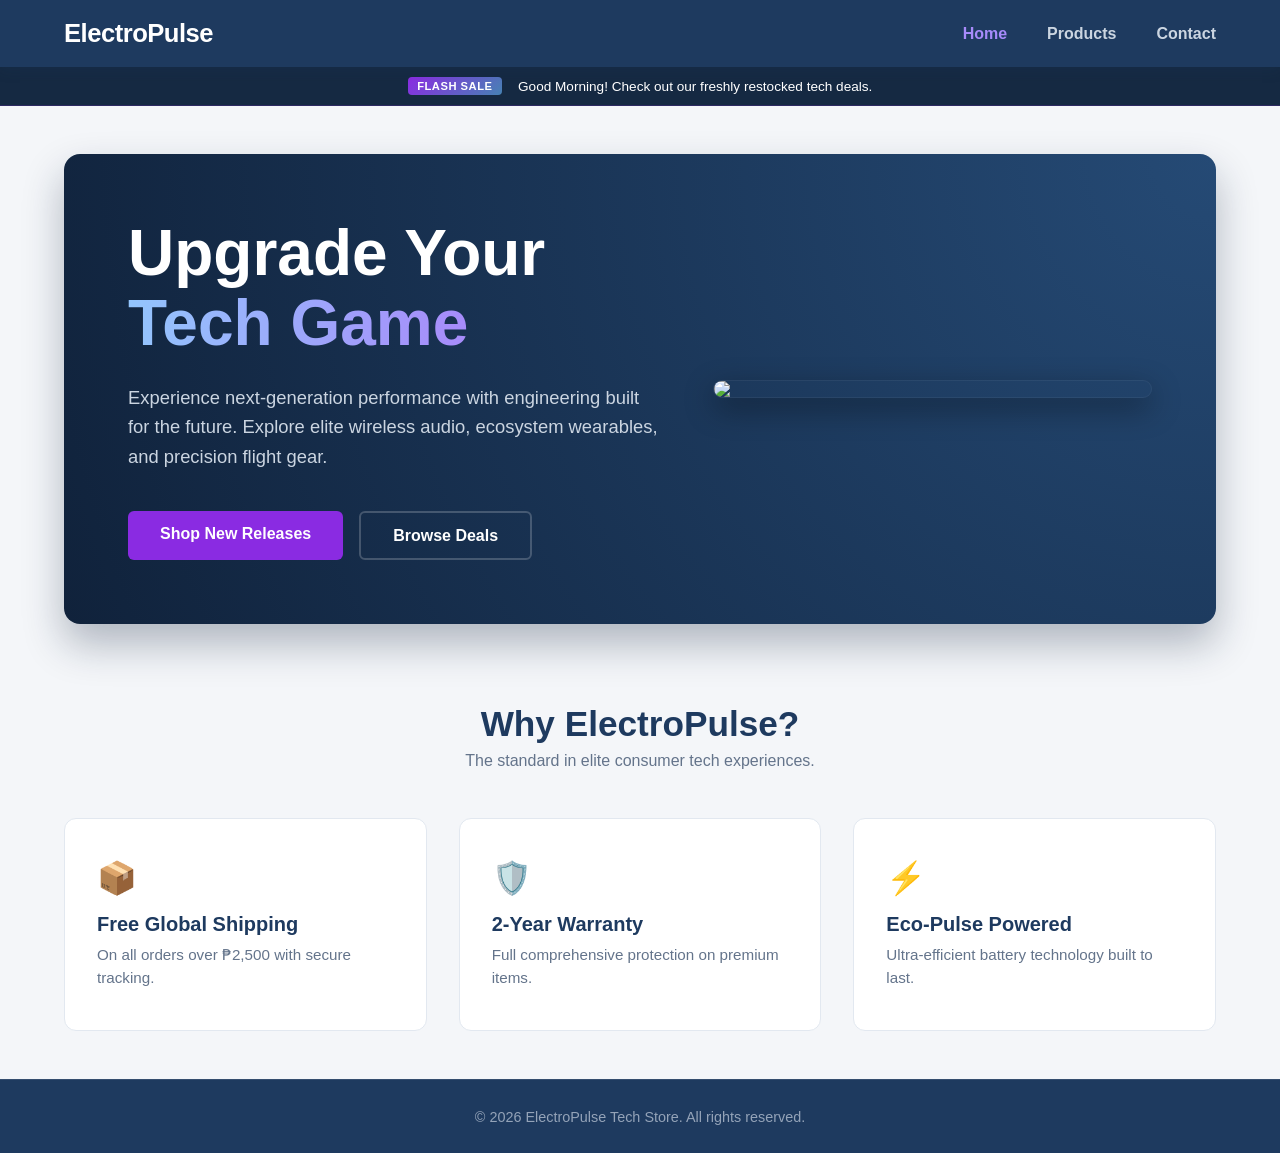
==== index.html @ 6f9c941d "Add files via upload" ====
<!DOCTYPE html>
<html lang="en">
<head>
    <meta charset="UTF-8">
    <meta name="viewport" content="width=device-width, initial-scale=1.0">
    <meta name="description" content="Welcome to ElectroPulse, your ultimate destination for cutting-edge gadgets, smartwatches, and premium audio tech. Discover next-gen innovations today.">
    <title>ElectroPulse | Next-Gen Gadgets & Premium Tech</title>
    <link rel="stylesheet" href="style.css">
</head>
<body>

    <header>
        <div class="logo">ElectroPulse</div>
        <button class="menu-toggle" id="menuToggle" aria-label="Toggle Navigation">☰</button>
        <nav id="navMenu">
            <ul>
                <li><a href="index.html" class="active">Home</a></li>
                <li><a href="about.html">Products</a></li>
                <li><a href="contact.html">Contact</a></li>
            </ul>
        </nav>
    </header>

    <div class="promo-banner" id="promoBanner">
        <span class="banner-badge">FLASH SALE</span>
        <p id="greeting">Loading exclusive tech offers...</p>
    </div>

    <main>
        <section class="hero-grid">
            <div class="hero-content">
                <h1>Upgrade Your<br><span class="text-gradient">Tech Game</span></h1>
                <p>Experience next-generation performance with engineering built for the future. Explore elite wireless audio, ecosystem wearables, and precision flight gear.</p>
                <div class="hero-actions">
                    <a href="about.html" class="btn">Shop New Releases</a>
                    <a href="about.html" class="btn btn-secondary">Browse Deals</a>
                </div>
            </div>
            
            <div class="hero-image-container">
                <img src="https://images.stockcake.com/public/a/0/a/a0a9f0a1-379c-4c13-b9b2-78bc9c3963a2_large/tech-gadget-array-stockcake.jpg" class="hero-img">
            </div>
        </section>

        <section class="highlights-section">
            <div class="section-header">
                <h2>Why ElectroPulse?</h2>
                <p>The standard in elite consumer tech experiences.</p>
            </div>
            <div class="highlights-grid">
                <div class="highlight-item">
                    <div class="icon">📦</div>
                    <h3>Free Global Shipping</h3>
                    <p>On all orders over ₱2,500 with secure tracking.</p>
                </div>
                <div class="highlight-item">
                    <div class="icon">🛡️</div>
                    <h3>2-Year Warranty</h3>
                    <p>Full comprehensive protection on premium items.</p>
                </div>
                <div class="highlight-item">
                    <div class="icon">⚡</div>
                    <h3>Eco-Pulse Powered</h3>
                    <p>Ultra-efficient battery technology built to last.</p>
                </div>
            </div>
        </section>
    </main>

    <footer>
        <p>&copy; 2026 ElectroPulse Tech Store. All rights reserved.</p>
    </footer>

    <script src="script.js"></script>
</body>
</html>
---- style.css ----
:root {
    --primary-dark: #1e3a5f;   
    --electric-neon: #a78bfa;  
    --accent-blue: #4682b4;    
    --accent-violet: #8a2be2;  
    --bg-light: #f4f6f9;       
    --text-dark: #0f172a;
    --white: #ffffff;
}

* {
    box-sizing: border-box;
    margin: 0;
    padding: 0;
    font-family: -apple-system, BlinkMacSystemFont, 'Segoe UI', Roboto, sans-serif;
}

body {
    display: flex;
    flex-direction: column;
    min-height: 100vh;
    color: var(--text-dark);
    background-color: var(--bg-light);
}

header {
    background-color: var(--primary-dark);
    color: var(--white);
    display: flex;
    justify-content: space-between;
    align-items: center;
    padding: 1.2rem 5%;
    position: relative;
    box-shadow: 0 4px 12px rgba(30, 58, 95, 0.15);
}

.logo {
    font-size: 1.6rem;
    font-weight: 800;
    letter-spacing: -0.5px;
}

nav ul {
    display: flex;
    list-style: none;
    gap: 2.5rem;
}

nav a {
    color: #cbd5e1;
    text-decoration: none;
    font-weight: 600;
    transition: color 0.2s ease;
}

nav a:hover, nav a.active {
    color: var(--electric-neon);
}

.menu-toggle {
    display: none;
    background: none;
    border: none;
    color: var(--white);
    font-size: 1.8rem;
    cursor: pointer;
}

main {
    flex: 1;
    padding: 3rem 5%;
}

.grid {
    display: grid;
    grid-template-columns: repeat(auto-fit, minmax(280px, 1fr));
    gap: 2rem;
    margin-top: 2rem;
}

.card {
    background: var(--white);
    padding: 2.5rem 2rem;
    border-radius: 12px;
    box-shadow: 0 4px 6px rgba(30, 58, 95, 0.05);
    border: 1px solid #e2e8f0;
    transition: transform 0.3s ease, box-shadow 0.3s ease;
    display: flex;
    flex-direction: column;
}

.card:hover {
    transform: translateY(-5px);
    box-shadow: 0 12px 20px rgba(30, 58, 95, 0.1);
}

.tag {
    align-self: center;
    background: #f5f3ff;
    color: var(--accent-violet);
    font-size: 0.75rem;
    font-weight: 700;
    text-transform: uppercase;
    padding: 0.25rem 0.75rem;
    border-radius: 9999px;
    margin-bottom: 1rem;
}

.product-img-wrapper {
    width: 100%;
    height: 180px;
    margin-bottom: 1.2rem;
    display: flex;
    align-items: center;
    justify-content: center;
    overflow: hidden;
    background-color: #f8fafc;
    border-radius: 6px;
}

.product-img {
    max-width: 100%;
    max-height: 100%;
    object-fit: contain;
    transition: transform 0.3s ease;
}

.card:hover .product-img {
    transform: scale(1.06);
}

.card h3 {
    margin-bottom: 0.75rem;
    font-size: 1.3rem;
}

.card p {
    color: #64748b;
    font-size: 0.95rem;
    line-height: 1.5;
    margin-bottom: 1.5rem;
    flex-grow: 1;
}

.price {
    font-size: 1.5rem;
    font-weight: 800;
    color: var(--primary-dark);
}

.form-section {
    max-width: 550px;
    margin: 0 auto;
    background: var(--white);
    padding: 2.5rem;
    border-radius: 12px;
    box-shadow: 0 10px 25px rgba(0,0,0,0.05);
}

.form-group {
    margin-bottom: 1.5rem;
}

.form-group label {
    display: block;
    margin-bottom: 0.5rem;
    font-weight: 600;
    font-size: 0.9rem;
}

.form-group input, .form-group textarea {
    width: 100%;
    padding: 0.85rem;
    border: 1px solid #cbd5e1;
    border-radius: 6px;
    background-color: #f8fafc;
    font-size: 1rem;
}

.form-group input:focus, .form-group textarea:focus {
    outline: 2px solid var(--accent-blue);
    background-color: var(--white);
}

.btn {
    display: inline-block;
    background-color: var(--accent-violet);
    color: var(--white);
    padding: 0.85rem 2rem;
    text-decoration: none;
    border: none;
    border-radius: 6px;
    cursor: pointer;
    font-size: 1rem;
    font-weight: 700;
    transition: background-color 0.2s ease;
}

.btn:hover {
    background-color: #6a1b9a; 
}

.feedback {
    margin-top: 1rem;
    font-weight: 600;
    text-align: center;
}

footer {
    background-color: var(--primary-dark);
    color: #94a3b8;
    text-align: center;
    padding: 1.8rem;
    font-size: 0.9rem;
    border-top: 1px solid rgba(255, 255, 255, 0.1);
}

@media (max-width: 768px) {
    .menu-toggle {
        display: block;
    }
    nav {
        display: none;
        width: 100%;
        position: absolute;
        top: 100%;
        left: 0;
        background-color: var(--primary-dark);
        padding: 1.5rem 0;
        z-index: 10;
    }
    nav.show {
        display: block;
    }
    nav ul {
        flex-direction: column;
        align-items: center;
        gap: 1.5rem;
    }
}


.promo-banner {
    background-color: #152942; 
    border-bottom: 1px solid rgba(138, 43, 226, 0.2);
    padding: 0.6rem 5%;
    display: flex;
    align-items: center;
    justify-content: center;
    gap: 1rem;
    color: var(--white);
    font-size: 0.85rem;
}

.banner-badge {
    background: linear-gradient(135deg, var(--accent-violet) 0%, var(--accent-blue) 100%);
    color: var(--white);
    font-size: 0.7rem;
    font-weight: 800;
    padding: 0.2rem 0.6rem;
    border-radius: 4px;
    letter-spacing: 0.5px;
}

.hero-grid {
    display: grid;
    grid-template-columns: 1.1fr 0.9fr;
    gap: 3rem;
    align-items: center;
    background: radial-gradient(circle at top right, #254a75 0%, #10223b 100%);
    color: var(--white);
    padding: 4rem;
    border-radius: 16px;
    box-shadow: 0 20px 40px rgba(16, 34, 59, 0.3);
}

.hero-content {
    text-align: left;
}

.hero-content h1 {
    font-size: 4rem;
    line-height: 1.1;
    margin-bottom: 1.5rem;
    font-weight: 800;
}

.text-gradient {
    background: linear-gradient(90deg, #93c5fd, var(--electric-neon));
    -webkit-background-clip: text;
    -webkit-text-fill-color: transparent;
}

.hero-content p {
    color: #cbd5e1;
    font-size: 1.15rem;
    line-height: 1.6;
    margin-bottom: 2.5rem;
}

.hero-actions {
    display: flex;
    gap: 1rem;
}

.btn-secondary {
    background-color: transparent;
    color: var(--white);
    border: 2px solid rgba(255, 255, 255, 0.2);
}

.btn-secondary:hover {
    background-color: rgba(255, 255, 255, 0.1);
    border-color: rgba(255, 255, 255, 0.3);
}

.hero-image-container {
    max-width: 100%;
    margin: 0;
    overflow: hidden;
    border-radius: 12px;
    box-shadow: 0 10px 30px rgba(0, 0, 0, 0.4);
    border: 1px solid rgba(255, 255, 255, 0.05);
}

.hero-img {
    width: 100%;
    height: auto;
    display: block;
    object-fit: cover;
}

.highlights-section {
    margin-top: 5rem;
    text-align: center;
}

.section-header {
    margin-bottom: 3rem;
}

.section-header h2 {
    font-size: 2.2rem;
    color: var(--primary-dark);
    font-weight: 800;
}

.section-header p {
    color: #64748b;
    margin-top: 0.5rem;
}

.highlights-grid {
    display: grid;
    grid-template-columns: repeat(auto-fit, minmax(250px, 1fr));
    gap: 2rem;
}

.highlight-item {
    background-color: var(--white);
    padding: 2.5rem 2rem;
    border-radius: 12px;
    border: 1px solid #e2e8f0;
    text-align: left;
    transition: transform 0.2s ease;
}

.highlight-item:hover {
    transform: translateY(-4px);
}

.highlight-item .icon {
    font-size: 2rem;
    margin-bottom: 1rem;
}

.highlight-item h3 {
    font-size: 1.25rem;
    color: var(--primary-dark);
    margin-bottom: 0.5rem;
}

.highlight-item p {
    color: #64748b;
    font-size: 0.95rem;
    line-height: 1.5;
}

.products-showcase {
    margin-top: 1rem;
}

.products-header {
    text-align: center;
    max-width: 700px;
    margin: 0 auto 4rem auto;
}

.section-badge {
    display: inline-block;
    background-color: #f3e8ff;
    color: var(--primary-dark);
    font-size: 0.8rem;
    font-weight: 700;
    text-transform: uppercase;
    padding: 0.35rem 1rem;
    border-radius: 9999px;
    margin-bottom: 1rem;
    letter-spacing: 0.5px;
    border: 1px solid rgba(30, 58, 95, 0.1);
}

.products-header h2 {
    font-size: 2.5rem;
    color: var(--primary-dark);
    font-weight: 800;
    line-height: 1.2;
    margin-bottom: 1rem;
}

.products-header p {
    color: #64748b;
    font-size: 1.1rem;
    line-height: 1.6;
}

.premium-card {
    border: 1px solid #e2e8f0;
    background-color: var(--white);
    padding: 1.5rem !important; 
    position: relative;
    overflow: hidden;
}

.card-tag-wrapper {
    display: flex;
    justify-content: space-between;
    align-items: center;
    width: 100%;
    margin-bottom: 1rem;
}

.premium-card .tag {
    margin-bottom: 0 !important; 
    font-weight: 700;
}

.tag-audio { background: #f0f9ff; color: #0369a1; }
.tag-wearables { background: #f5f3ff; color: var(--accent-violet); }
.tag-gear { background: #fff1f2; color: #be123c; }

.stock-status {
    font-size: 0.75rem;
    color: #64748b;
    font-weight: 600;
    background-color: #f1f5f9;
    padding: 0.2rem 0.5rem;
    border-radius: 4px;
}

.premium-card .product-img-wrapper {
    height: 220px; 
    background-color: #f8fafc;
    border-radius: 10px;
    margin-bottom: 1.5rem;
    border: 1px solid #f1f5f9;
}

.card-body {
    display: flex;
    flex-direction: column;
    flex-grow: 1;
}

.premium-card h3 {
    color: var(--text-dark);
    font-weight: 700;
    font-size: 1.4rem;
    margin-bottom: 0.5rem;
}

.premium-card p {
    font-size: 0.9rem;
    color: #475569;
    line-height: 1.5;
    margin-bottom: 1.25rem;
}

.specs-grid {
    display: flex;
    gap: 0.5rem;
    margin-bottom: 1.5rem;
    flex-wrap: wrap;
}

.specs-grid span {
    background-color: #f8fafc;
    border: 1px solid #e2e8f0;
    color: #475569;
    font-size: 0.75rem;
    font-weight: 600;
    padding: 0.3rem 0.6rem;
    border-radius: 6px;
}

.card-footer {
    display: flex;
    justify-content: space-between;
    align-items: center;
    margin-top: auto;
    padding-top: 1rem;
    border-top: 1px solid #f1f5f9;
}

.premium-card .price {
    font-size: 1.6rem;
    font-weight: 800;
    color: var(--primary-dark);
    letter-spacing: -0.5px;
}

.btn-icon {
    background-color: var(--accent-blue);
    border: none;
    width: 40px;
    height: 40px;
    border-radius: 50%;
    display: flex;
    align-items: center;
    justify-content: center;
    cursor: pointer;
    font-size: 1.1rem;
    transition: transform 0.2s ease, background-color 0.2s ease;
    box-shadow: 0 4px 10px rgba(138, 43, 226, 0.2);
}

.btn-icon:hover {
    transform: scale(1.1);
    background-color: #1c9d34; 
}

@media (max-width: 992px) {
    .hero-grid {
        grid-template-columns: 1fr;
        padding: 3rem 2rem;
        text-align: center;
        gap: 2.5rem;
    }
    .hero-content {
        text-align: center;
    }
    .hero-content h1 {
        font-size: 2.8rem;
    }
    .hero-actions {
        justify-content: center;
    }
}
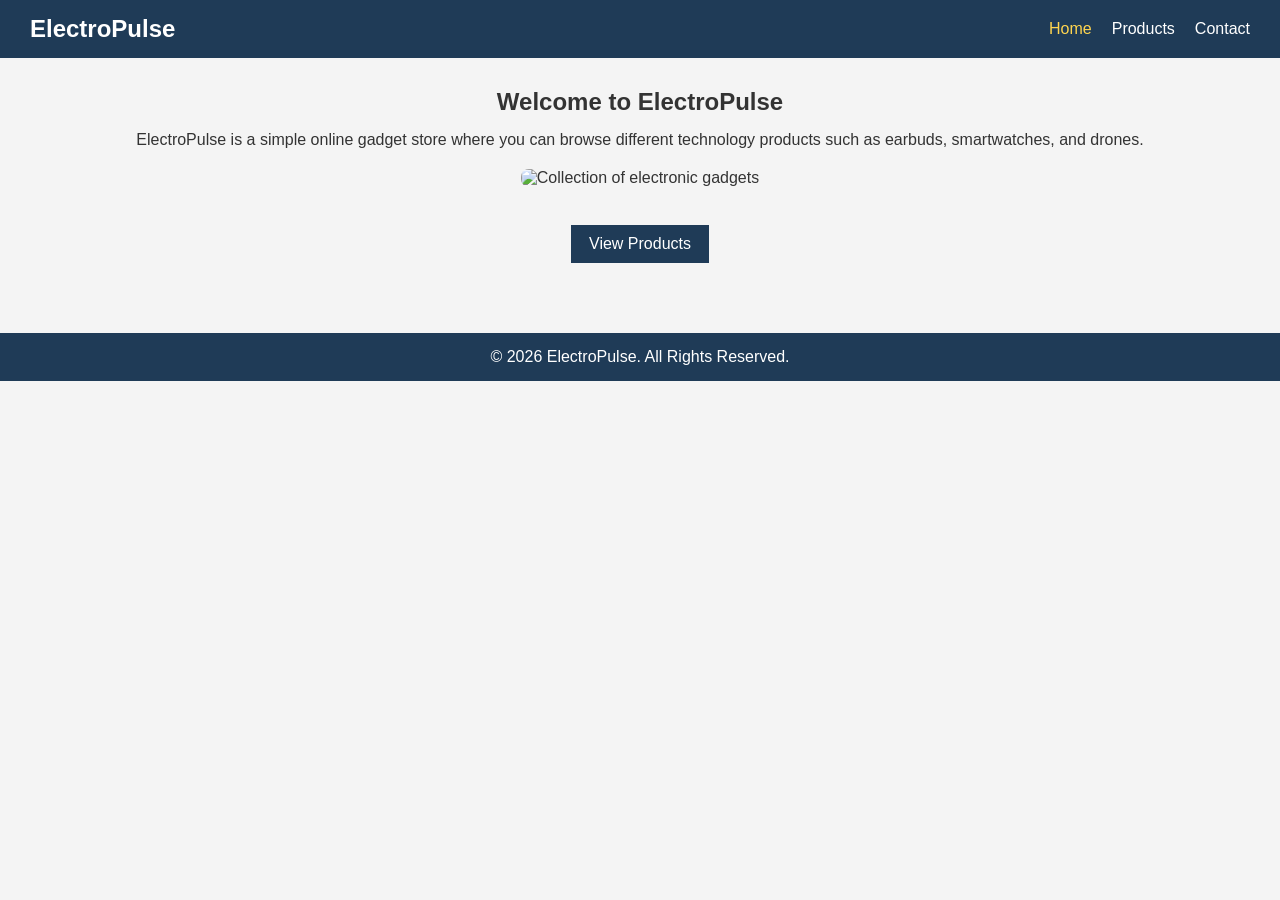
==== commit dce259e9: "Add files via upload" ====
--- a/index.html
+++ b/index.html
@@ -1,76 +1,58 @@
-<!DOCTYPE html>
-<html lang="en">
-<head>
-    <meta charset="UTF-8">
-    <meta name="viewport" content="width=device-width, initial-scale=1.0">
-    <meta name="description" content="Welcome to ElectroPulse, your ultimate destination for cutting-edge gadgets, smartwatches, and premium audio tech. Discover next-gen innovations today.">
-    <title>ElectroPulse | Next-Gen Gadgets & Premium Tech</title>
-    <link rel="stylesheet" href="style.css">
-</head>
-<body>
-
-    <header>
-        <div class="logo">ElectroPulse</div>
-        <button class="menu-toggle" id="menuToggle" aria-label="Toggle Navigation">☰</button>
-        <nav id="navMenu">
-            <ul>
-                <li><a href="index.html" class="active">Home</a></li>
-                <li><a href="about.html">Products</a></li>
-                <li><a href="contact.html">Contact</a></li>
-            </ul>
-        </nav>
-    </header>
-
-    <div class="promo-banner" id="promoBanner">
-        <span class="banner-badge">FLASH SALE</span>
-        <p id="greeting">Loading exclusive tech offers...</p>
-    </div>
-
-    <main>
-        <section class="hero-grid">
-            <div class="hero-content">
-                <h1>Upgrade Your<br><span class="text-gradient">Tech Game</span></h1>
-                <p>Experience next-generation performance with engineering built for the future. Explore elite wireless audio, ecosystem wearables, and precision flight gear.</p>
-                <div class="hero-actions">
-                    <a href="about.html" class="btn">Shop New Releases</a>
-                    <a href="about.html" class="btn btn-secondary">Browse Deals</a>
-                </div>
-            </div>
-            
-            <div class="hero-image-container">
-                <img src="https://images.stockcake.com/public/a/0/a/a0a9f0a1-379c-4c13-b9b2-78bc9c3963a2_large/tech-gadget-array-stockcake.jpg" class="hero-img">
-            </div>
-        </section>
-
-        <section class="highlights-section">
-            <div class="section-header">
-                <h2>Why ElectroPulse?</h2>
-                <p>The standard in elite consumer tech experiences.</p>
-            </div>
-            <div class="highlights-grid">
-                <div class="highlight-item">
-                    <div class="icon">📦</div>
-                    <h3>Free Global Shipping</h3>
-                    <p>On all orders over ₱2,500 with secure tracking.</p>
-                </div>
-                <div class="highlight-item">
-                    <div class="icon">🛡️</div>
-                    <h3>2-Year Warranty</h3>
-                    <p>Full comprehensive protection on premium items.</p>
-                </div>
-                <div class="highlight-item">
-                    <div class="icon">⚡</div>
-                    <h3>Eco-Pulse Powered</h3>
-                    <p>Ultra-efficient battery technology built to last.</p>
-                </div>
-            </div>
-        </section>
-    </main>
-
-    <footer>
-        <p>&copy; 2026 ElectroPulse Tech Store. All rights reserved.</p>
-    </footer>
-
-    <script src="script.js"></script>
-</body>
+<!DOCTYPE html>
+<html lang="en">
+<head>
+    <meta charset="UTF-8">
+    <meta name="viewport" content="width=device-width, initial-scale=1.0">
+    <meta name="description" content="ElectroPulse is a simple gadget store website.">
+    <title>ElectroPulse | Home</title>
+    <link rel="stylesheet" href="style.css">
+</head>
+<body>
+
+    <header>
+        <h1 class="logo">ElectroPulse</h1>
+
+        <button id="menuToggle" class="menu-toggle">☰</button>
+
+        <nav id="navMenu">
+            <ul>
+                <li><a href="index.html" class="active">Home</a></li>
+                <li><a href="about.html">Products</a></li>
+                <li><a href="contact.html">Contact</a></li>
+            </ul>
+        </nav>
+    </header>
+
+    <main>
+
+        <section class="hero">
+
+            <h2>Welcome to ElectroPulse</h2>
+
+            <p>
+                ElectroPulse is a simple online gadget store where you can
+                browse different technology products such as earbuds,
+                smartwatches, and drones.
+            </p>
+
+            <img
+                src="https://images.stockcake.com/public/a/0/a/a0a9f0a1-379c-4c13-b9b2-78bc9c3963a2_large/tech-gadget-array-stockcake.jpg"
+                alt="Collection of electronic gadgets"
+                class="hero-image">
+
+            <br><br>
+
+            <a href="about.html" class="btn">View Products</a>
+
+        </section>
+
+    </main>
+
+    <footer>
+        <p>&copy; 2026 ElectroPulse. All Rights Reserved.</p>
+    </footer>
+
+    <script src="script.js"></script>
+
+</body>
 </html>
--- a/style.css
+++ b/style.css
@@ -1,558 +1,190 @@
-:root {
-    --primary-dark: #1e3a5f;   
-    --electric-neon: #a78bfa;  
-    --accent-blue: #4682b4;    
-    --accent-violet: #8a2be2;  
-    --bg-light: #f4f6f9;       
-    --text-dark: #0f172a;
-    --white: #ffffff;
-}
-
-* {
-    box-sizing: border-box;
-    margin: 0;
-    padding: 0;
-    font-family: -apple-system, BlinkMacSystemFont, 'Segoe UI', Roboto, sans-serif;
-}
-
-body {
-    display: flex;
-    flex-direction: column;
-    min-height: 100vh;
-    color: var(--text-dark);
-    background-color: var(--bg-light);
-}
-
-header {
-    background-color: var(--primary-dark);
-    color: var(--white);
-    display: flex;
-    justify-content: space-between;
-    align-items: center;
-    padding: 1.2rem 5%;
-    position: relative;
-    box-shadow: 0 4px 12px rgba(30, 58, 95, 0.15);
-}
-
-.logo {
-    font-size: 1.6rem;
-    font-weight: 800;
-    letter-spacing: -0.5px;
-}
-
-nav ul {
-    display: flex;
-    list-style: none;
-    gap: 2.5rem;
-}
-
-nav a {
-    color: #cbd5e1;
-    text-decoration: none;
-    font-weight: 600;
-    transition: color 0.2s ease;
-}
-
-nav a:hover, nav a.active {
-    color: var(--electric-neon);
-}
-
-.menu-toggle {
-    display: none;
-    background: none;
-    border: none;
-    color: var(--white);
-    font-size: 1.8rem;
-    cursor: pointer;
-}
-
-main {
-    flex: 1;
-    padding: 3rem 5%;
-}
-
-.grid {
-    display: grid;
-    grid-template-columns: repeat(auto-fit, minmax(280px, 1fr));
-    gap: 2rem;
-    margin-top: 2rem;
-}
-
-.card {
-    background: var(--white);
-    padding: 2.5rem 2rem;
-    border-radius: 12px;
-    box-shadow: 0 4px 6px rgba(30, 58, 95, 0.05);
-    border: 1px solid #e2e8f0;
-    transition: transform 0.3s ease, box-shadow 0.3s ease;
-    display: flex;
-    flex-direction: column;
-}
-
-.card:hover {
-    transform: translateY(-5px);
-    box-shadow: 0 12px 20px rgba(30, 58, 95, 0.1);
-}
-
-.tag {
-    align-self: center;
-    background: #f5f3ff;
-    color: var(--accent-violet);
-    font-size: 0.75rem;
-    font-weight: 700;
-    text-transform: uppercase;
-    padding: 0.25rem 0.75rem;
-    border-radius: 9999px;
-    margin-bottom: 1rem;
-}
-
-.product-img-wrapper {
-    width: 100%;
-    height: 180px;
-    margin-bottom: 1.2rem;
-    display: flex;
-    align-items: center;
-    justify-content: center;
-    overflow: hidden;
-    background-color: #f8fafc;
-    border-radius: 6px;
-}
-
-.product-img {
-    max-width: 100%;
-    max-height: 100%;
-    object-fit: contain;
-    transition: transform 0.3s ease;
-}
-
-.card:hover .product-img {
-    transform: scale(1.06);
-}
-
-.card h3 {
-    margin-bottom: 0.75rem;
-    font-size: 1.3rem;
-}
-
-.card p {
-    color: #64748b;
-    font-size: 0.95rem;
-    line-height: 1.5;
-    margin-bottom: 1.5rem;
-    flex-grow: 1;
-}
-
-.price {
-    font-size: 1.5rem;
-    font-weight: 800;
-    color: var(--primary-dark);
-}
-
-.form-section {
-    max-width: 550px;
-    margin: 0 auto;
-    background: var(--white);
-    padding: 2.5rem;
-    border-radius: 12px;
-    box-shadow: 0 10px 25px rgba(0,0,0,0.05);
-}
-
-.form-group {
-    margin-bottom: 1.5rem;
-}
-
-.form-group label {
-    display: block;
-    margin-bottom: 0.5rem;
-    font-weight: 600;
-    font-size: 0.9rem;
-}
-
-.form-group input, .form-group textarea {
-    width: 100%;
-    padding: 0.85rem;
-    border: 1px solid #cbd5e1;
-    border-radius: 6px;
-    background-color: #f8fafc;
-    font-size: 1rem;
-}
-
-.form-group input:focus, .form-group textarea:focus {
-    outline: 2px solid var(--accent-blue);
-    background-color: var(--white);
-}
-
-.btn {
-    display: inline-block;
-    background-color: var(--accent-violet);
-    color: var(--white);
-    padding: 0.85rem 2rem;
-    text-decoration: none;
-    border: none;
-    border-radius: 6px;
-    cursor: pointer;
-    font-size: 1rem;
-    font-weight: 700;
-    transition: background-color 0.2s ease;
-}
-
-.btn:hover {
-    background-color: #6a1b9a; 
-}
-
-.feedback {
-    margin-top: 1rem;
-    font-weight: 600;
-    text-align: center;
-}
-
-footer {
-    background-color: var(--primary-dark);
-    color: #94a3b8;
-    text-align: center;
-    padding: 1.8rem;
-    font-size: 0.9rem;
-    border-top: 1px solid rgba(255, 255, 255, 0.1);
-}
-
-@media (max-width: 768px) {
-    .menu-toggle {
-        display: block;
-    }
-    nav {
-        display: none;
-        width: 100%;
-        position: absolute;
-        top: 100%;
-        left: 0;
-        background-color: var(--primary-dark);
-        padding: 1.5rem 0;
-        z-index: 10;
-    }
-    nav.show {
-        display: block;
-    }
-    nav ul {
-        flex-direction: column;
-        align-items: center;
-        gap: 1.5rem;
-    }
-}
-
-
-.promo-banner {
-    background-color: #152942; 
-    border-bottom: 1px solid rgba(138, 43, 226, 0.2);
-    padding: 0.6rem 5%;
-    display: flex;
-    align-items: center;
-    justify-content: center;
-    gap: 1rem;
-    color: var(--white);
-    font-size: 0.85rem;
-}
-
-.banner-badge {
-    background: linear-gradient(135deg, var(--accent-violet) 0%, var(--accent-blue) 100%);
-    color: var(--white);
-    font-size: 0.7rem;
-    font-weight: 800;
-    padding: 0.2rem 0.6rem;
-    border-radius: 4px;
-    letter-spacing: 0.5px;
-}
-
-.hero-grid {
-    display: grid;
-    grid-template-columns: 1.1fr 0.9fr;
-    gap: 3rem;
-    align-items: center;
-    background: radial-gradient(circle at top right, #254a75 0%, #10223b 100%);
-    color: var(--white);
-    padding: 4rem;
-    border-radius: 16px;
-    box-shadow: 0 20px 40px rgba(16, 34, 59, 0.3);
-}
-
-.hero-content {
-    text-align: left;
-}
-
-.hero-content h1 {
-    font-size: 4rem;
-    line-height: 1.1;
-    margin-bottom: 1.5rem;
-    font-weight: 800;
-}
-
-.text-gradient {
-    background: linear-gradient(90deg, #93c5fd, var(--electric-neon));
-    -webkit-background-clip: text;
-    -webkit-text-fill-color: transparent;
-}
-
-.hero-content p {
-    color: #cbd5e1;
-    font-size: 1.15rem;
-    line-height: 1.6;
-    margin-bottom: 2.5rem;
-}
-
-.hero-actions {
-    display: flex;
-    gap: 1rem;
-}
-
-.btn-secondary {
-    background-color: transparent;
-    color: var(--white);
-    border: 2px solid rgba(255, 255, 255, 0.2);
-}
-
-.btn-secondary:hover {
-    background-color: rgba(255, 255, 255, 0.1);
-    border-color: rgba(255, 255, 255, 0.3);
-}
-
-.hero-image-container {
-    max-width: 100%;
-    margin: 0;
-    overflow: hidden;
-    border-radius: 12px;
-    box-shadow: 0 10px 30px rgba(0, 0, 0, 0.4);
-    border: 1px solid rgba(255, 255, 255, 0.05);
-}
-
-.hero-img {
-    width: 100%;
-    height: auto;
-    display: block;
-    object-fit: cover;
-}
-
-.highlights-section {
-    margin-top: 5rem;
-    text-align: center;
-}
-
-.section-header {
-    margin-bottom: 3rem;
-}
-
-.section-header h2 {
-    font-size: 2.2rem;
-    color: var(--primary-dark);
-    font-weight: 800;
-}
-
-.section-header p {
-    color: #64748b;
-    margin-top: 0.5rem;
-}
-
-.highlights-grid {
-    display: grid;
-    grid-template-columns: repeat(auto-fit, minmax(250px, 1fr));
-    gap: 2rem;
-}
-
-.highlight-item {
-    background-color: var(--white);
-    padding: 2.5rem 2rem;
-    border-radius: 12px;
-    border: 1px solid #e2e8f0;
-    text-align: left;
-    transition: transform 0.2s ease;
-}
-
-.highlight-item:hover {
-    transform: translateY(-4px);
-}
-
-.highlight-item .icon {
-    font-size: 2rem;
-    margin-bottom: 1rem;
-}
-
-.highlight-item h3 {
-    font-size: 1.25rem;
-    color: var(--primary-dark);
-    margin-bottom: 0.5rem;
-}
-
-.highlight-item p {
-    color: #64748b;
-    font-size: 0.95rem;
-    line-height: 1.5;
-}
-
-.products-showcase {
-    margin-top: 1rem;
-}
-
-.products-header {
-    text-align: center;
-    max-width: 700px;
-    margin: 0 auto 4rem auto;
-}
-
-.section-badge {
-    display: inline-block;
-    background-color: #f3e8ff;
-    color: var(--primary-dark);
-    font-size: 0.8rem;
-    font-weight: 700;
-    text-transform: uppercase;
-    padding: 0.35rem 1rem;
-    border-radius: 9999px;
-    margin-bottom: 1rem;
-    letter-spacing: 0.5px;
-    border: 1px solid rgba(30, 58, 95, 0.1);
-}
-
-.products-header h2 {
-    font-size: 2.5rem;
-    color: var(--primary-dark);
-    font-weight: 800;
-    line-height: 1.2;
-    margin-bottom: 1rem;
-}
-
-.products-header p {
-    color: #64748b;
-    font-size: 1.1rem;
-    line-height: 1.6;
-}
-
-.premium-card {
-    border: 1px solid #e2e8f0;
-    background-color: var(--white);
-    padding: 1.5rem !important; 
-    position: relative;
-    overflow: hidden;
-}
-
-.card-tag-wrapper {
-    display: flex;
-    justify-content: space-between;
-    align-items: center;
-    width: 100%;
-    margin-bottom: 1rem;
-}
-
-.premium-card .tag {
-    margin-bottom: 0 !important; 
-    font-weight: 700;
-}
-
-.tag-audio { background: #f0f9ff; color: #0369a1; }
-.tag-wearables { background: #f5f3ff; color: var(--accent-violet); }
-.tag-gear { background: #fff1f2; color: #be123c; }
-
-.stock-status {
-    font-size: 0.75rem;
-    color: #64748b;
-    font-weight: 600;
-    background-color: #f1f5f9;
-    padding: 0.2rem 0.5rem;
-    border-radius: 4px;
-}
-
-.premium-card .product-img-wrapper {
-    height: 220px; 
-    background-color: #f8fafc;
-    border-radius: 10px;
-    margin-bottom: 1.5rem;
-    border: 1px solid #f1f5f9;
-}
-
-.card-body {
-    display: flex;
-    flex-direction: column;
-    flex-grow: 1;
-}
-
-.premium-card h3 {
-    color: var(--text-dark);
-    font-weight: 700;
-    font-size: 1.4rem;
-    margin-bottom: 0.5rem;
-}
-
-.premium-card p {
-    font-size: 0.9rem;
-    color: #475569;
-    line-height: 1.5;
-    margin-bottom: 1.25rem;
-}
-
-.specs-grid {
-    display: flex;
-    gap: 0.5rem;
-    margin-bottom: 1.5rem;
-    flex-wrap: wrap;
-}
-
-.specs-grid span {
-    background-color: #f8fafc;
-    border: 1px solid #e2e8f0;
-    color: #475569;
-    font-size: 0.75rem;
-    font-weight: 600;
-    padding: 0.3rem 0.6rem;
-    border-radius: 6px;
-}
-
-.card-footer {
-    display: flex;
-    justify-content: space-between;
-    align-items: center;
-    margin-top: auto;
-    padding-top: 1rem;
-    border-top: 1px solid #f1f5f9;
-}
-
-.premium-card .price {
-    font-size: 1.6rem;
-    font-weight: 800;
-    color: var(--primary-dark);
-    letter-spacing: -0.5px;
-}
-
-.btn-icon {
-    background-color: var(--accent-blue);
-    border: none;
-    width: 40px;
-    height: 40px;
-    border-radius: 50%;
-    display: flex;
-    align-items: center;
-    justify-content: center;
-    cursor: pointer;
-    font-size: 1.1rem;
-    transition: transform 0.2s ease, background-color 0.2s ease;
-    box-shadow: 0 4px 10px rgba(138, 43, 226, 0.2);
-}
-
-.btn-icon:hover {
-    transform: scale(1.1);
-    background-color: #1c9d34; 
-}
-
-@media (max-width: 992px) {
-    .hero-grid {
-        grid-template-columns: 1fr;
-        padding: 3rem 2rem;
-        text-align: center;
-        gap: 2.5rem;
-    }
-    .hero-content {
-        text-align: center;
-    }
-    .hero-content h1 {
-        font-size: 2.8rem;
-    }
-    .hero-actions {
-        justify-content: center;
-    }
-}+* {
+    margin: 0;
+    padding: 0;
+    box-sizing: border-box;
+}
+
+body {
+    font-family: Arial, sans-serif;
+    background-color: #f4f4f4;
+    color: #333;
+}
+
+header {
+    background-color: #1f3b57;
+    color: white;
+    padding: 15px 30px;
+    display: flex;
+    justify-content: space-between;
+    align-items: center;
+}
+
+.logo {
+    font-size: 24px;
+}
+
+nav ul {
+    display: flex;
+    list-style: none;
+}
+
+nav ul li {
+    margin-left: 20px;
+}
+
+nav a {
+    text-decoration: none;
+    color: white;
+}
+
+nav a:hover,
+nav a.active {
+    color: #ffd54f;
+}
+
+.menu-toggle {
+    display: none;
+    background: none;
+    border: none;
+    color: white;
+    font-size: 24px;
+    cursor: pointer;
+}
+
+main {
+    padding: 30px;
+}
+
+.hero {
+    text-align: center;
+}
+
+.hero h2 {
+    margin-bottom: 15px;
+}
+
+.hero p {
+    margin-bottom: 20px;
+}
+
+.hero-image {
+    width: 100%;
+    max-width: 600px;
+    border-radius: 8px;
+}
+
+.btn {
+    display: inline-block;
+    margin-top: 20px;
+    padding: 10px 18px;
+    background-color: #1f3b57;
+    color: white;
+    text-decoration: none;
+    border: none;
+    cursor: pointer;
+}
+
+.btn:hover {
+    background-color: #294d73;
+}
+
+.products {
+    text-align: center;
+}
+
+.product-container {
+    display: flex;
+    justify-content: center;
+    gap: 20px;
+    margin-top: 25px;
+    flex-wrap: wrap;
+}
+
+.card {
+    background: white;
+    width: 260px;
+    padding: 15px;
+    border: 1px solid #ccc;
+}
+
+.card img {
+    width: 100%;
+    height: 180px;
+    object-fit: contain;
+}
+
+.card h3 {
+    margin: 10px 0;
+}
+
+.price {
+    font-weight: bold;
+    margin-top: 10px;
+}
+
+.contact {
+    max-width: 500px;
+    margin: auto;
+}
+
+.form-group {
+    margin-bottom: 15px;
+}
+
+label {
+    display: block;
+    margin-bottom: 5px;
+}
+
+input,
+textarea {
+    width: 100%;
+    padding: 10px;
+}
+
+#formFeedback {
+    margin-top: 15px;
+    font-weight: bold;
+}
+
+footer {
+    margin-top: 40px;
+    padding: 15px;
+    background-color: #1f3b57;
+    color: white;
+    text-align: center;
+}
+
+@media (max-width: 768px) {
+
+    .menu-toggle {
+        display: block;
+    }
+
+    nav {
+        display: none;
+        position: absolute;
+        top: 65px;
+        left: 0;
+        width: 100%;
+        background-color: #1f3b57;
+    }
+
+    nav.show {
+        display: block;
+    }
+
+    nav ul {
+        flex-direction: column;
+        text-align: center;
+    }
+
+    nav ul li {
+        margin: 15px 0;
+    }
+
+    header {
+        position: relative;
+    }
+}
+```
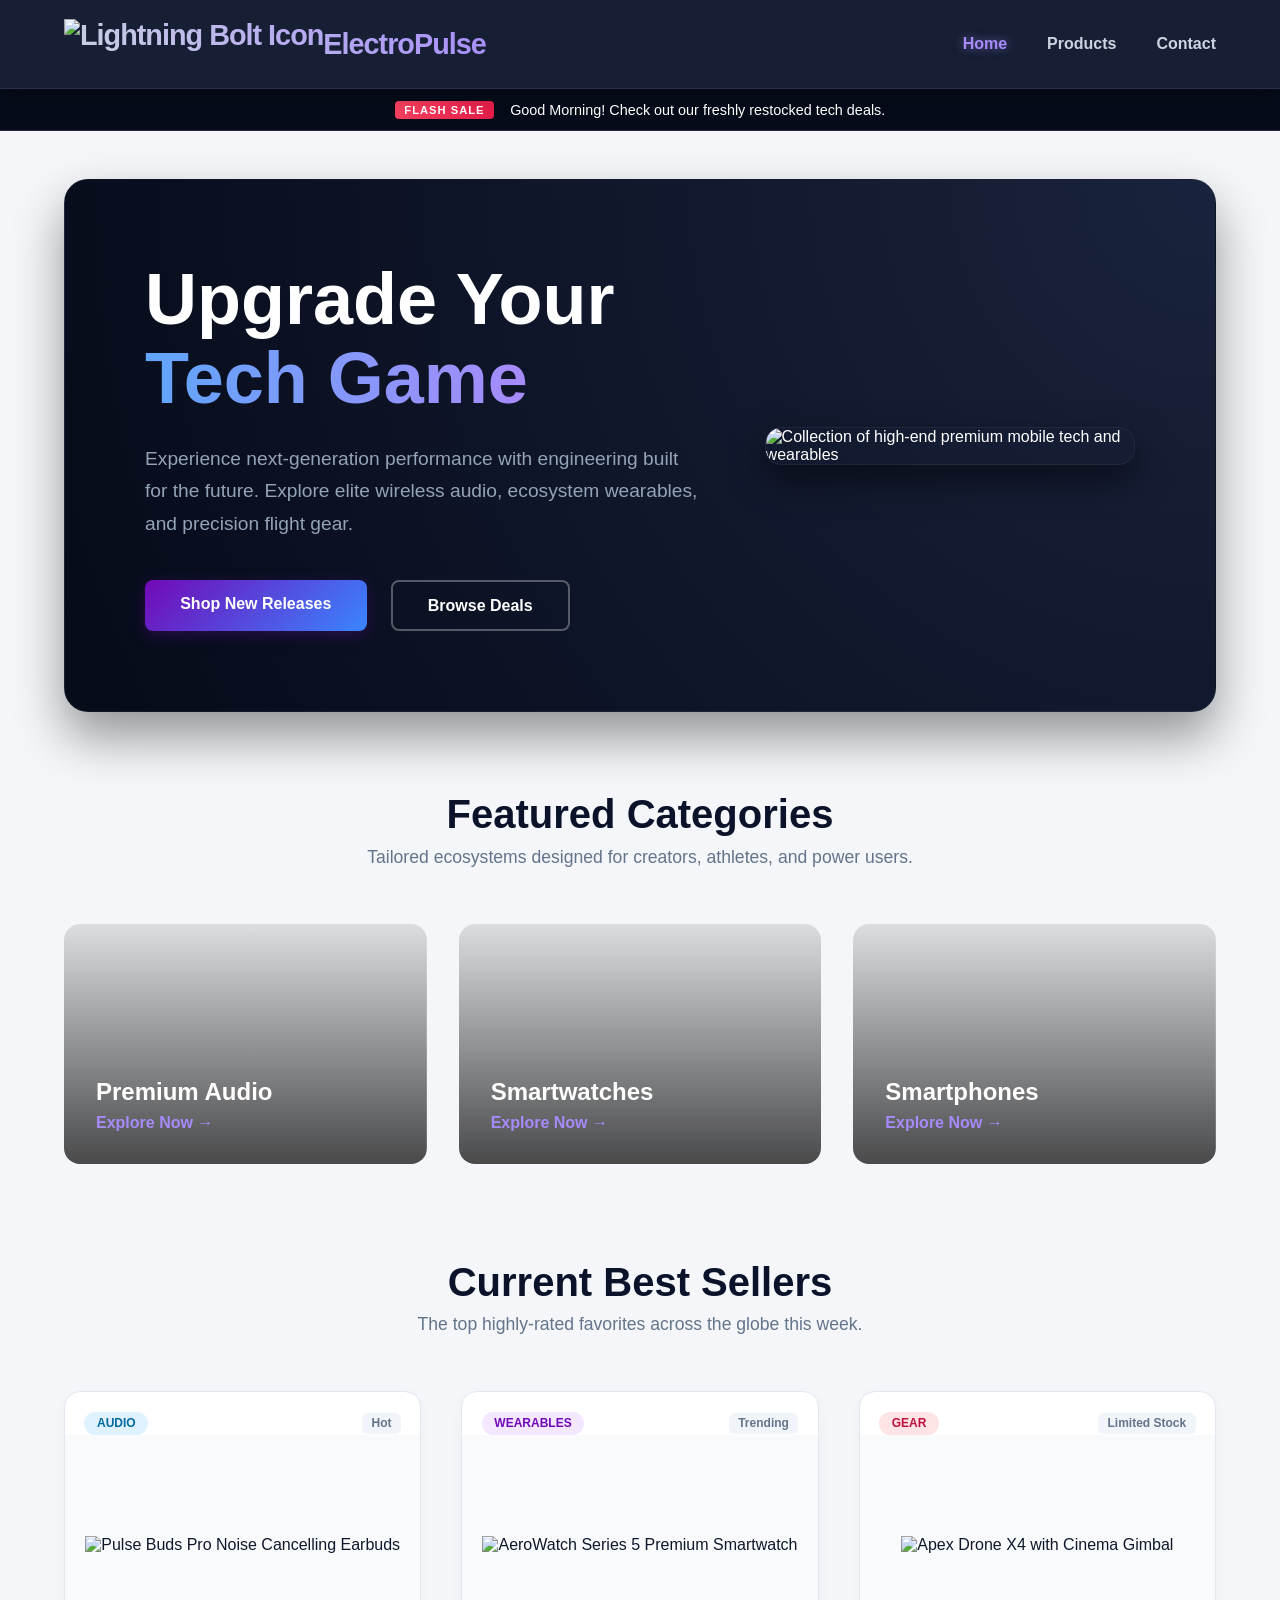
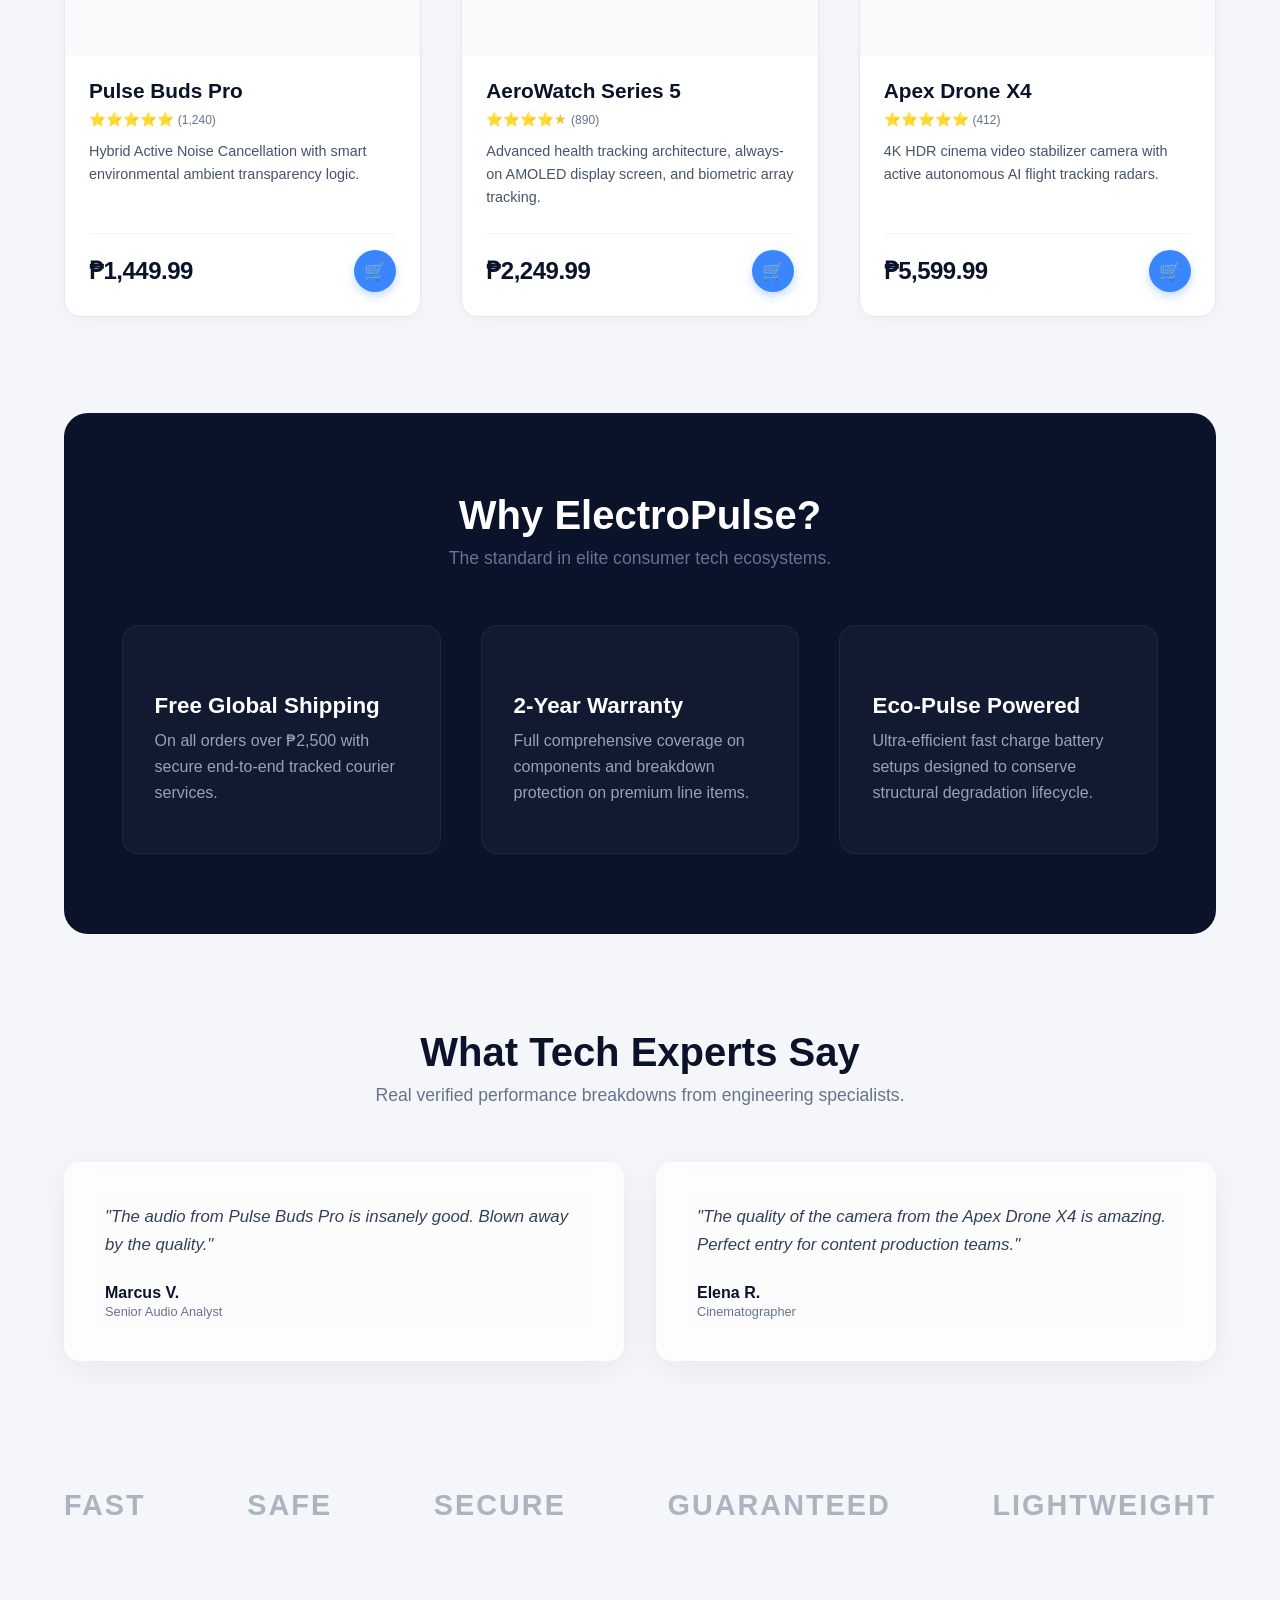
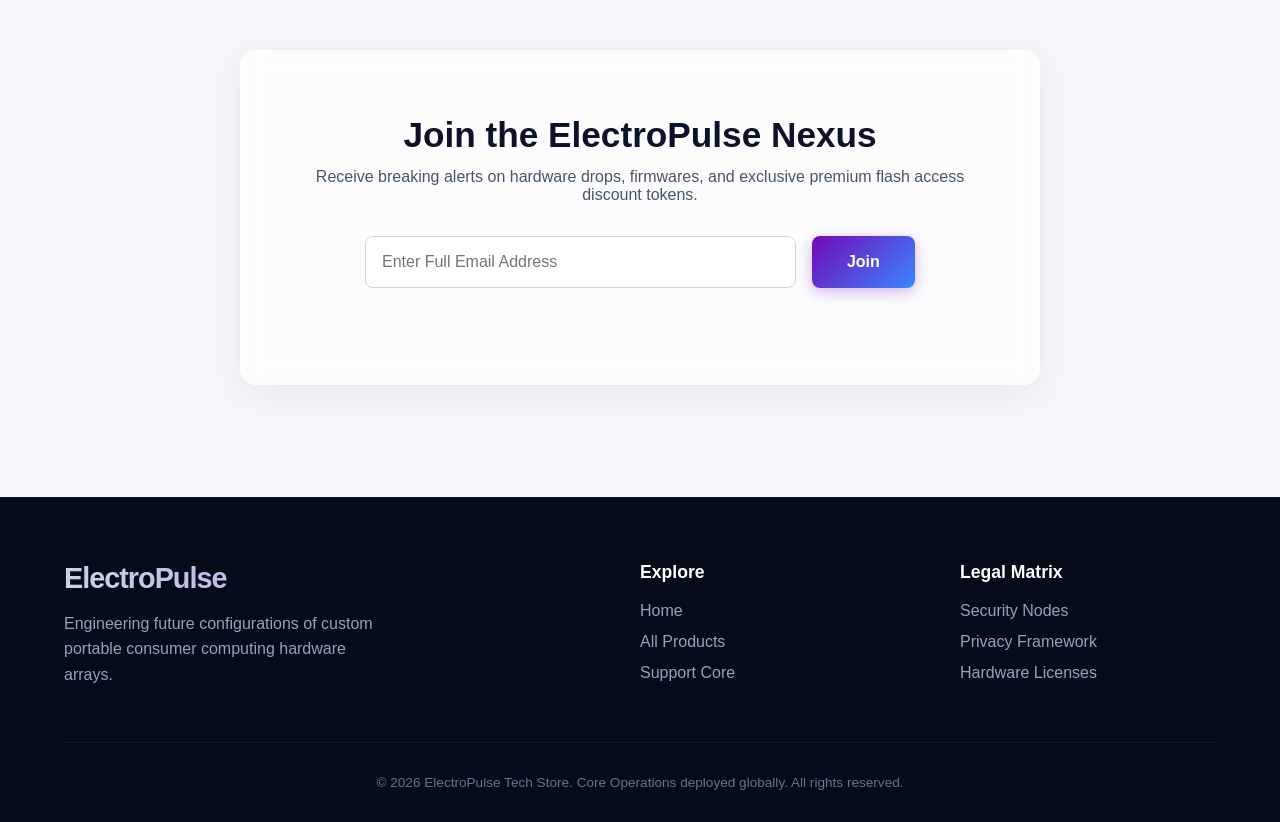
==== commit e300ce27: "Add files via upload" ====
--- a/index.html
+++ b/index.html
@@ -1,58 +1,230 @@
-<!DOCTYPE html>
-<html lang="en">
-<head>
-    <meta charset="UTF-8">
-    <meta name="viewport" content="width=device-width, initial-scale=1.0">
-    <meta name="description" content="ElectroPulse is a simple gadget store website.">
-    <title>ElectroPulse | Home</title>
-    <link rel="stylesheet" href="style.css">
-</head>
-<body>
-
-    <header>
-        <h1 class="logo">ElectroPulse</h1>
-
-        <button id="menuToggle" class="menu-toggle">☰</button>
-
-        <nav id="navMenu">
-            <ul>
-                <li><a href="index.html" class="active">Home</a></li>
-                <li><a href="about.html">Products</a></li>
-                <li><a href="contact.html">Contact</a></li>
-            </ul>
-        </nav>
-    </header>
-
-    <main>
-
-        <section class="hero">
-
-            <h2>Welcome to ElectroPulse</h2>
-
-            <p>
-                ElectroPulse is a simple online gadget store where you can
-                browse different technology products such as earbuds,
-                smartwatches, and drones.
-            </p>
-
-            <img
-                src="https://images.stockcake.com/public/a/0/a/a0a9f0a1-379c-4c13-b9b2-78bc9c3963a2_large/tech-gadget-array-stockcake.jpg"
-                alt="Collection of electronic gadgets"
-                class="hero-image">
-
-            <br><br>
-
-            <a href="about.html" class="btn">View Products</a>
-
-        </section>
-
-    </main>
-
-    <footer>
-        <p>&copy; 2026 ElectroPulse. All Rights Reserved.</p>
-    </footer>
-
-    <script src="script.js"></script>
-
-</body>
+<!DOCTYPE html>
+<html lang="en">
+<head>
+    <meta charset="UTF-8">
+    <meta name="viewport" content="width=device-width, initial-scale=1.0">
+    <meta name="description" content="Welcome to ElectroPulse, your premium ecosystem for next-gen consumer electronics. Explore 4K drones, premium audio setups, gaming gear, and luxury smartwatches.">
+    <title>ElectroPulse | Next-Gen Gadgets & Premium Tech Store</title>
+    <link rel="stylesheet" href="style.css">
+</head>
+<body>
+
+    <button id="backToTop" aria-label="Scroll back to top">↑</button>
+
+    <header>
+        <div class="logo">
+        <img src="https://img.magnific.com/free-psd/3d-rendered-energy-symbol-purple-circle_84443-56166.jpg?semt=ais_hybrid&w=740&q=80" alt="Lightning Bolt Icon" class="logo-icon">ElectroPulse
+    </div>
+        <button class="menu-toggle" id="menuToggle" aria-label="Toggle Navigation">☰</button>
+        <nav id="navMenu">
+            <ul>
+                <li><a href="index.html" class="active">Home</a></li>
+                <li><a href="about.html">Products</a></li>
+                <li><a href="contact.html">Contact</a></li>
+            </ul>
+        </nav>
+    </header>
+
+    <div class="promo-banner" id="promoBanner">
+        <span class="banner-badge">FLASH SALE</span>
+        <p id="greeting">Loading exclusive tech offers...</p>
+    </div>
+
+    <main>
+        <section class="hero-grid fade-in">
+            <div class="hero-content">
+                <h1>Upgrade Your<br><span class="text-gradient">Tech Game</span></h1>
+                <p>Experience next-generation performance with engineering built for the future. Explore elite wireless audio, ecosystem wearables, and precision flight gear.</p>
+                <div class="hero-actions">
+                    <a href="about.html" class="btn">Shop New Releases</a>
+                    <a href="about.html" class="btn btn-secondary">Browse Deals</a>
+                </div>
+            </div>
+            <div class="hero-image-container">
+                <img src="https://images.stockcake.com/public/a/0/a/a0a9f0a1-379c-4c13-b9b2-78bc9c3963a2_large/tech-gadget-array-stockcake.jpg" alt="Collection of high-end premium mobile tech and wearables" class="hero-img">
+            </div>
+        </section>
+
+        <section class="home-section fade-in">
+            <div class="section-header">
+                <h2>Featured Categories</h2>
+                <p>Tailored ecosystems designed for creators, athletes, and power users.</p>
+            </div>
+            <div class="categories-grid">
+                <div class="category-card" style="background-image: linear-gradient(to bottom, rgba(0,0,0,0.1), rgba(0,0,0,0.7)), url('https://images.unsplash.com/photo-1505740420928-5e560c06d30e?q=80&w=400');">
+                    <h3>Premium Audio</h3>
+                    <a href="about.html" class="cat-link">Explore Now →</a>
+                </div>
+                <div class="category-card" style="background-image: linear-gradient(to bottom, rgba(0,0,0,0.1), rgba(0,0,0,0.7)), url('https://images.unsplash.com/photo-1523275335684-37898b6baf30?q=80&w=400');">
+                    <h3>Smartwatches</h3>
+                    <a href="about.html" class="cat-link">Explore Now →</a>
+                </div>
+                <div class="category-card" style="background-image: linear-gradient(to bottom, rgba(0,0,0,0.1), rgba(0,0,0,0.7)), url('https://images.unsplash.com/photo-1511707171634-5f897ff02aa9?q=80&w=400');">
+                    <h3>Smartphones</h3>
+                    <a href="about.html" class="cat-link">Explore Now →</a>
+                </div>
+            </div>
+        </section>
+
+        <section class="home-section fade-in">
+            <div class="section-header">
+                <h2>Current Best Sellers</h2>
+                <p>The top highly-rated favorites across the globe this week.</p>
+            </div>
+            <div class="grid">
+                <div class="card premium-card">
+                    <div class="card-tag-wrapper">
+                        <span class="tag tag-audio">Audio</span>
+                        <span class="stock-status">Hot</span>
+                    </div>
+                    <div class="product-img-wrapper">
+                        <img src="https://i5.walmartimages.com/seo/VEATOOL-Bluetooth-Headphones-True-Wireless-Earbuds-65H-Playback-Power-Display-Earphones-Charging-Case-IPX7-Waterproof-in-Ear-Mic-TV-Smart-Phone-Compu_4fcdfe6c-8b6a-4cde-9d14-b2d02f026c7e.72bb21d7b7199d42acb8615ffbaa0470.jpeg?odnHeight=424&odnWidth=424&odnBg=FFFFFF" alt="Pulse Buds Pro Noise Cancelling Earbuds" class="product-img">
+                    </div>
+                    <div class="card-body">
+                        <h3>Pulse Buds Pro</h3>
+                        <div class="rating-stars">⭐⭐⭐⭐⭐ <span class="review-count">(1,240)</span></div>
+                        <p>Hybrid Active Noise Cancellation with smart environmental ambient transparency logic.</p>
+                        <div class="card-footer">
+                            <div class="price">₱1,449.99</div>
+                            <button class="btn-icon" aria-label="Add to cart">🛒</button>
+                        </div>
+                    </div>
+                </div>
+                <div class="card premium-card">
+                    <div class="card-tag-wrapper">
+                        <span class="tag tag-wearables">Wearables</span>
+                        <span class="stock-status">Trending</span>
+                    </div>
+                    <div class="product-img-wrapper">
+                        <img src="https://m.media-amazon.com/images/I/610LLQC8DhL._AC_SL1500_.jpg" alt="AeroWatch Series 5 Premium Smartwatch" class="product-img">
+                    </div>
+                    <div class="card-body">
+                        <h3>AeroWatch Series 5</h3>
+                        <div class="rating-stars">⭐⭐⭐⭐★ <span class="review-count">(890)</span></div>
+                        <p>Advanced health tracking architecture, always-on AMOLED display screen, and biometric array tracking.</p>
+                        <div class="card-footer">
+                            <div class="price">₱2,249.99</div>
+                            <button class="btn-icon" aria-label="Add to cart">🛒</button>
+                        </div>
+                    </div>
+                </div>
+                <div class="card premium-card">
+                    <div class="card-tag-wrapper">
+                        <span class="tag tag-gear">Gear</span>
+                        <span class="stock-status">Limited Stock</span>
+                    </div>
+                    <div class="product-img-wrapper">
+                        <img src="https://img.freepik.com/premium-photo/highquality-aerial-shot-drone-with-digital-camera-flying_1021945-1959.jpg" alt="Apex Drone X4 with Cinema Gimbal" class="product-img">
+                    </div>
+                    <div class="card-body">
+                        <h3>Apex Drone X4</h3>
+                        <div class="rating-stars">⭐⭐⭐⭐⭐ <span class="review-count">(412)</span></div>
+                        <p>4K HDR cinema video stabilizer camera with active autonomous AI flight tracking radars.</p>
+                        <div class="card-footer">
+                            <div class="price">₱5,599.99</div>
+                            <button class="btn-icon" aria-label="Add to cart">🛒</button>
+                        </div>
+                    </div>
+                </div>
+            </div>
+        </section>
+
+        <section class="highlights-section fade-in">
+            <div class="section-header">
+                <h2>Why ElectroPulse?</h2>
+                <p>The standard in elite consumer tech ecosystems.</p>
+            </div>
+            <div class="highlights-grid">
+                <div class="highlight-item">
+                    <div class="icon"></div>
+                    <h3>Free Global Shipping</h3>
+                    <p>On all orders over ₱2,500 with secure end-to-end tracked courier services.</p>
+                </div>
+                <div class="highlight-item">
+                    <div class="icon"></div>
+                    <h3>2-Year Warranty</h3>
+                    <p>Full comprehensive coverage on components and breakdown protection on premium line items.</p>
+                </div>
+                <div class="highlight-item">
+                    <div class="icon"></div>
+                    <h3>Eco-Pulse Powered</h3>
+                    <p>Ultra-efficient fast charge battery setups designed to conserve structural degradation lifecycle.</p>
+                </div>
+            </div>
+        </section>
+
+        <section class="home-section fade-in">
+            <div class="section-header">
+                <h2>What Tech Experts Say</h2>
+                <p>Real verified performance breakdowns from engineering specialists.</p>
+            </div>
+            <div class="reviews-grid">
+                <div class="review-card glass-panel">
+                    <p class="review-text">"The audio from Pulse Buds Pro is insanely good. Blown away by the quality."</p>
+                    <div class="reviewer-meta">
+                        <strong>Marcus V.</strong>
+                        <span>Senior Audio Analyst</span>
+                    </div>
+                </div>
+                <div class="review-card glass-panel">
+                    <p class="review-text">"The quality of the camera from the Apex Drone X4 is amazing. Perfect entry for content production teams."</p>
+                    <div class="reviewer-meta">
+                        <strong>Elena R.</strong>
+                        <span>Cinematographer</span>
+                    </div>
+                </div>
+            </div>
+        </section>
+
+        <section class="home-section brands-section fade-in">
+            <div class="brands-wrapper">
+                <span class="brand-logo">FAST</span>
+                <span class="brand-logo">SAFE</span>
+                <span class="brand-logo">SECURE</span>
+                <span class="brand-logo">GUARANTEED</span>
+                <span class="brand-logo">LIGHTWEIGHT</span>
+            </div>
+        </section>
+
+        <section class="newsletter-section glass-panel fade-in">
+            <h2>Join the ElectroPulse Nexus</h2>
+            <p>Receive breaking alerts on hardware drops, firmwares, and exclusive premium flash access discount tokens.</p>
+            <form id="newsletterForm" class="newsletter-form">
+                <input type="email" id="newsEmail" placeholder="Enter Full Email Address" required>
+                <button type="submit" class="btn">Join</button>
+            </form>
+            <p id="newsFeedback" class="feedback"></p>
+        </section>
+    </main>
+
+    <footer>
+        <div class="footer-grid">
+            <div class="footer-brand-col">
+                <div class="logo">ElectroPulse</div>
+                <p>Engineering future configurations of custom portable consumer computing hardware arrays.</p>
+            </div>
+            <div>
+                <h4>Explore</h4>
+                <ul>
+                    <li><a href="index.html">Home</a></li>
+                    <li><a href="about.html">All Products</a></li>
+                    <li><a href="contact.html">Support Core</a></li>
+                </ul>
+            </div>
+            <div>
+                <h4>Legal Matrix</h4>
+                <ul>
+                    <li><a href="#">Security Nodes</a></li>
+                    <li><a href="#">Privacy Framework</a></li>
+                    <li><a href="#">Hardware Licenses</a></li>
+                </ul>
+            </div>
+        </div>
+        <div class="footer-bottom">
+            <p>&copy; 2026 ElectroPulse Tech Store. Core Operations deployed globally. All rights reserved.</p>
+        </div>
+    </footer>
+
+    <script src="script.js"></script>
+</body>
 </html>
--- a/style.css
+++ b/style.css
@@ -1,190 +1,868 @@
-* {
-    margin: 0;
-    padding: 0;
-    box-sizing: border-box;
-}
-
-body {
-    font-family: Arial, sans-serif;
-    background-color: #f4f4f4;
-    color: #333;
-}
-
-header {
-    background-color: #1f3b57;
-    color: white;
-    padding: 15px 30px;
-    display: flex;
-    justify-content: space-between;
-    align-items: center;
-}
-
-.logo {
-    font-size: 24px;
-}
-
-nav ul {
-    display: flex;
-    list-style: none;
-}
-
-nav ul li {
-    margin-left: 20px;
-}
-
-nav a {
-    text-decoration: none;
-    color: white;
-}
-
-nav a:hover,
-nav a.active {
-    color: #ffd54f;
-}
-
-.menu-toggle {
-    display: none;
-    background: none;
-    border: none;
-    color: white;
-    font-size: 24px;
-    cursor: pointer;
-}
-
-main {
-    padding: 30px;
-}
-
-.hero {
-    text-align: center;
-}
-
-.hero h2 {
-    margin-bottom: 15px;
-}
-
-.hero p {
-    margin-bottom: 20px;
-}
-
-.hero-image {
-    width: 100%;
-    max-width: 600px;
-    border-radius: 8px;
-}
-
-.btn {
-    display: inline-block;
-    margin-top: 20px;
-    padding: 10px 18px;
-    background-color: #1f3b57;
-    color: white;
-    text-decoration: none;
-    border: none;
-    cursor: pointer;
-}
-
-.btn:hover {
-    background-color: #294d73;
-}
-
-.products {
-    text-align: center;
-}
-
-.product-container {
-    display: flex;
-    justify-content: center;
-    gap: 20px;
-    margin-top: 25px;
-    flex-wrap: wrap;
-}
-
-.card {
-    background: white;
-    width: 260px;
-    padding: 15px;
-    border: 1px solid #ccc;
-}
-
-.card img {
-    width: 100%;
-    height: 180px;
-    object-fit: contain;
-}
-
-.card h3 {
-    margin: 10px 0;
-}
-
-.price {
-    font-weight: bold;
-    margin-top: 10px;
-}
-
-.contact {
-    max-width: 500px;
-    margin: auto;
-}
-
-.form-group {
-    margin-bottom: 15px;
-}
-
-label {
-    display: block;
-    margin-bottom: 5px;
-}
-
-input,
-textarea {
-    width: 100%;
-    padding: 10px;
-}
-
-#formFeedback {
-    margin-top: 15px;
-    font-weight: bold;
-}
-
-footer {
-    margin-top: 40px;
-    padding: 15px;
-    background-color: #1f3b57;
-    color: white;
-    text-align: center;
-}
-
-@media (max-width: 768px) {
-
-    .menu-toggle {
-        display: block;
-    }
-
-    nav {
-        display: none;
-        position: absolute;
-        top: 65px;
-        left: 0;
-        width: 100%;
-        background-color: #1f3b57;
-    }
-
-    nav.show {
-        display: block;
-    }
-
-    nav ul {
-        flex-direction: column;
-        text-align: center;
-    }
-
-    nav ul li {
-        margin: 15px 0;
-    }
-
-    header {
-        position: relative;
-    }
-}
-```
+:root {
+    --primary-dark: #0b132b;   
+    --deep-matrix: #1c2541;
+    --electric-neon: #a78bfa;  
+    --accent-blue: #3a86ff;    
+    --accent-violet: #7209b7;  
+    --bg-light: #f4f6f9;       
+    --text-dark: #0f172a;
+    --white: #ffffff;
+    --glass-bg: rgba(255, 255, 255, 0.7);
+    --glass-border: rgba(255, 255, 255, 0.4);
+
+}
+
+.logo {
+    display: flex;
+    align-items: center;
+    gap: 
+}
+
+
+.logo-icon {
+    height: 50px; 
+    width: auto;  
+    object-fit: contain;
+}
+* {
+    box-sizing: border-box;
+    margin: 0;
+    padding: 0;
+    font-family: -apple-system, BlinkMacSystemFont, 'Segoe UI', Roboto, Helvetica, Arial, sans-serif;
+}
+
+body {
+    display: flex;
+    flex-direction: column;
+    min-height: 100vh;
+    color: var(--text-dark);
+    background-color: var(--bg-light);
+    overflow-x: hidden;
+}
+
+/* Scroll Animation Support CSS */
+.fade-in {
+    opacity: 0;
+    transform: translateY(30px);
+    transition: opacity 0.8s ease-out, transform 0.8s ease-out;
+}
+
+.fade-in.visible {
+    opacity: 1;
+    transform: translateY(0);
+}
+
+/* Global Navigation Top Anchor Header */
+header {
+    background-color: rgba(11, 19, 43, 0.95);
+    backdrop-filter: blur(10px);
+    color: var(--white);
+    display: flex;
+    justify-content: space-between;
+    align-items: center;
+    padding: 1.2rem 5%;
+    position: sticky;
+    top: 0;
+    z-index: 1000;
+    border-bottom: 1px solid rgba(167, 139, 250, 0.15);
+    box-shadow: 0 4px 20px rgba(0, 0, 0, 0.2);
+}
+
+.logo {
+    font-size: 1.8rem;
+    font-weight: 900;
+    letter-spacing: -1px;
+    background: linear-gradient(45deg, #cbd5e1, var(--electric-neon));
+    -webkit-background-clip: text;
+    -webkit-text-fill-color: transparent;
+}
+
+nav ul {
+    display: flex;
+    list-style: none;
+    gap: 2.5rem;
+}
+
+nav a {
+    color: #cbd5e1;
+    text-decoration: none;
+    font-weight: 600;
+    transition: color 0.3s ease, transform 0.2s ease;
+}
+
+nav a:hover, nav a.active {
+    color: var(--electric-neon);
+    text-shadow: 0 0 10px rgba(167, 139, 250, 0.5);
+}
+
+.menu-toggle {
+    display: none;
+    background: none;
+    border: none;
+    color: var(--white);
+    font-size: 1.8rem;
+    cursor: pointer;
+}
+
+/* Back To Top Action Controller Trigger Button */
+#backToTop {
+    position: fixed;
+    bottom: 2rem;
+    right: 2rem;
+    background-color: var(--accent-violet);
+    color: var(--white);
+    border: none;
+    width: 45px;
+    height: 45px;
+    border-radius: 50%;
+    font-size: 1.2rem;
+    cursor: pointer;
+    box-shadow: 0 4px 15px rgba(0,0,0,0.3);
+    z-index: 9999;
+    opacity: 0;
+    visibility: hidden;
+    transition: all 0.3s ease-in-out;
+}
+
+#backToTop.show {
+    opacity: 1;
+    visibility: visible;
+}
+
+#backToTop:hover {
+    background-color: var(--accent-blue);
+    transform: scale(1.1);
+}
+
+main {
+    flex: 1;
+    padding: 3rem 5%;
+}
+
+/* Advanced CSS Grid Config Elements */
+.grid {
+    display: grid;
+    grid-template-columns: repeat(auto-fill, minmax(300px, 1fr));
+    gap: 2.5rem;
+    margin-top: 2rem;
+}
+
+/* Glassmorphic Panel Standards Design */
+.glass-panel {
+    background: var(--glass-bg);
+    backdrop-filter: blur(12px);
+    -webkit-backdrop-filter: blur(12px);
+    border: 1px solid var(--glass-border);
+    border-radius: 16px;
+    box-shadow: 0 8px 32px rgba(31, 38, 135, 0.06);
+}
+
+/* Advanced Re-Engineered Product Cards Styling Matrix */
+.card {
+    background: var(--white);
+    border-radius: 16px;
+    box-shadow: 0 4px 15px rgba(0,0,0,0.03);
+    border: 1px solid #e2e8f0;
+    transition: all 0.3s cubic-bezier(0.4, 0, 0.2, 1);
+    display: flex;
+    flex-direction: column;
+    overflow: hidden;
+}
+
+.card:hover {
+    transform: translateY(-8px) scale(1.02);
+    box-shadow: 0 20px 30px rgba(11, 19, 43, 0.12);
+    border-color: rgba(167, 139, 250, 0.4);
+}
+
+.card-tag-wrapper {
+    display: flex;
+    justify-content: space-between;
+    align-items: center;
+    padding: 1.2rem 1.2rem 0 1.2rem;
+}
+
+.tag {
+    background: #f5f3ff;
+    color: var(--accent-violet);
+    font-size: 0.75rem;
+    font-weight: 800;
+    text-transform: uppercase;
+    padding: 0.3rem 0.8rem;
+    border-radius: 9999px;
+}
+
+.tag-audio { background: #e0f2fe; color: #0369a1; }
+.tag-wearables { background: #f3e8ff; color: var(--accent-violet); }
+.tag-gear { background: #ffe4e6; color: #be123c; }
+
+.stock-status {
+    font-size: 0.75rem;
+    color: #64748b;
+    font-weight: 700;
+    background-color: #f1f5f9;
+    padding: 0.2rem 0.6rem;
+    border-radius: 6px;
+}
+
+.sale-badge {
+    background: linear-gradient(90deg, #f43f5e, #e11d48) !important;
+    color: var(--white) !important;
+}
+
+.product-img-wrapper {
+    width: 100%;
+    height: 220px;
+    display: flex;
+    align-items: center;
+    justify-content: center;
+    overflow: hidden;
+    background-color: #f8fafc;
+    padding: 1rem;
+}
+
+.product-img {
+    max-width: 100%;
+    max-height: 100%;
+    object-fit: contain;
+    transition: transform 0.4s ease;
+}
+
+.card:hover .product-img {
+    transform: scale(1.08);
+}
+
+.card-body {
+    padding: 1.5rem;
+    display: flex;
+    flex-direction: column;
+    flex-grow: 1;
+}
+
+.card h3 {
+    margin-bottom: 0.5rem;
+    font-size: 1.3rem;
+    color: var(--primary-dark);
+}
+
+.rating-stars {
+    font-size: 0.85rem;
+    color: #fbbf24;
+    margin-bottom: 0.8rem;
+}
+
+.review-count {
+    color: #64748b;
+    font-weight: 500;
+    font-size: 0.75rem;
+}
+
+.card p {
+    color: #475569;
+    font-size: 0.9rem;
+    line-height: 1.6;
+    margin-bottom: 1.5rem;
+    flex-grow: 1;
+}
+
+.specs-grid {
+    display: flex;
+    gap: 0.5rem;
+    margin-bottom: 1.5rem;
+    flex-wrap: wrap;
+}
+
+.specs-grid span {
+    background-color: #f1f5f9;
+    color: #475569;
+    font-size: 0.75rem;
+    font-weight: 600;
+    padding: 0.3rem 0.6rem;
+    border-radius: 6px;
+    border: 1px solid #e2e8f0;
+}
+
+.card-footer {
+    display: flex;
+    justify-content: space-between;
+    align-items: center;
+    padding-top: 1rem;
+    border-top: 1px solid #f1f5f9;
+}
+
+.price {
+    font-size: 1.5rem;
+    font-weight: 800;
+    color: var(--primary-dark);
+    letter-spacing: -0.5px;
+}
+
+/* Structural Interaction Buttons Configs */
+.btn-icon {
+    background-color: var(--accent-blue);
+    border: none;
+    width: 42px;
+    height: 42px;
+    border-radius: 50%;
+    display: flex;
+    align-items: center;
+    justify-content: center;
+    cursor: pointer;
+    font-size: 1.1rem;
+    transition: all 0.2s ease;
+    box-shadow: 0 4px 10px rgba(58, 134, 255, 0.3);
+}
+
+.btn-icon:hover {
+    transform: scale(1.1) rotate(-10deg);
+    background-color: #0066ff;
+}
+
+.btn {
+    display: inline-block;
+    background: linear-gradient(135deg, var(--accent-violet) 0%, var(--accent-blue) 100%);
+    color: var(--white);
+    padding: 0.9rem 2.2rem;
+    text-decoration: none;
+    border: none;
+    border-radius: 8px;
+    cursor: pointer;
+    font-size: 1rem;
+    font-weight: 700;
+    transition: transform 0.2s ease, box-shadow 0.2s ease;
+    box-shadow: 0 4px 15px rgba(114, 9, 183, 0.3);
+}
+
+.btn:hover {
+    transform: translateY(-2px);
+    box-shadow: 0 6px 20px rgba(114, 9, 183, 0.4);
+}
+
+.btn-secondary {
+    background: transparent;
+    color: var(--white);
+    border: 2px solid rgba(255, 255, 255, 0.3);
+    box-shadow: none;
+}
+
+.btn-secondary:hover {
+    background: rgba(255, 255, 255, 0.1);
+    border-color: var(--white);
+    box-shadow: none;
+}
+
+.btn-block {
+    width: 100%;
+    text-align: center;
+}
+
+/* Home Page Core Structural Modules Styling Blueprint */
+.promo-banner {
+    background-color: #060b19;
+    padding: 0.7rem 5%;
+    display: flex;
+    align-items: center;
+    justify-content: center;
+    gap: 1rem;
+    color: var(--white);
+    font-size: 0.9rem;
+    border-bottom: 1px solid rgba(167, 139, 250, 0.2);
+}
+
+.banner-badge {
+    background: linear-gradient(90deg, #f43f5e, #e11d48);
+    font-size: 0.7rem;
+    font-weight: 900;
+    padding: 0.2rem 0.6rem;
+    border-radius: 4px;
+    letter-spacing: 1px;
+}
+
+.hero-grid {
+    display: grid;
+    grid-template-columns: 1.2fr 0.8fr;
+    gap: 4rem;
+    align-items: center;
+    background: radial-gradient(circle at top right, #1a233d 0%, #060b19 100%);
+    color: var(--white);
+    padding: 5rem;
+    border-radius: 24px;
+    margin-bottom: 5rem;
+    box-shadow: 0 25px 50px rgba(0, 0, 0, 0.4);
+    border: 1px solid rgba(255,255,255,0.03);
+}
+
+.hero-content h1 {
+    font-size: 4.5rem;
+    line-height: 1.1;
+    margin-bottom: 1.5rem;
+    font-weight: 900;
+}
+
+.text-gradient {
+    background: linear-gradient(90deg, #60a5fa, var(--electric-neon));
+    -webkit-background-clip: text;
+    -webkit-text-fill-color: transparent;
+}
+
+.hero-content p {
+    color: #94a3b8;
+    font-size: 1.2rem;
+    line-height: 1.7;
+    margin-bottom: 2.5rem;
+}
+
+.hero-actions {
+    display: flex;
+    gap: 1.5rem;
+}
+
+.hero-image-container {
+    border-radius: 16px;
+    overflow: hidden;
+    box-shadow: 0 15px 35px rgba(0,0,0,0.5);
+    border: 1px solid rgba(255,255,255,0.05);
+}
+
+.hero-img {
+    width: 100%;
+    height: auto;
+    display: block;
+    object-fit: cover;
+}
+
+.home-section {
+    margin-bottom: 6rem;
+}
+
+.section-header {
+    text-align: center;
+    margin-bottom: 3.5rem;
+}
+
+.section-header h2 {
+    font-size: 2.5rem;
+    color: var(--primary-dark);
+    font-weight: 900;
+}
+
+.section-header p {
+    color: #64748b;
+    margin-top: 0.6rem;
+    font-size: 1.1rem;
+}
+
+/* Category Grid Block System */
+.categories-grid {
+    display: grid;
+    grid-template-columns: repeat(auto-fit, minmax(280px, 1fr));
+    gap: 2rem;
+}
+
+.category-card {
+    height: 240px;
+    border-radius: 16px;
+    background-size: cover;
+    background-position: center;
+    padding: 2rem;
+    display: flex;
+    flex-direction: column;
+    justify-content: flex-end;
+    color: var(--white);
+    transition: transform 0.3s ease;
+}
+
+.category-card:hover {
+    transform: scale(1.03);
+}
+
+.category-card h3 {
+    font-size: 1.5rem;
+    margin-bottom: 0.5rem;
+    font-weight: 800;
+}
+
+.cat-link {
+    color: var(--electric-neon);
+    text-decoration: none;
+    font-weight: 700;
+}
+
+/* Why Choose Section Array Modifiers */
+.highlights-section {
+    background: #0b132b;
+    color: var(--white);
+    padding: 5rem 5%;
+    border-radius: 24px;
+    margin-bottom: 6rem;
+}
+
+.highlights-section h2 {
+    color: var(--white);
+}
+
+.highlights-grid {
+    display: grid;
+    grid-template-columns: repeat(auto-fit, minmax(260px, 1fr));
+    gap: 2.5rem;
+}
+
+.highlight-item {
+    background-color: rgba(255, 255, 255, 0.03);
+    padding: 3rem 2rem;
+    border-radius: 16px;
+    border: 1px solid rgba(255, 255, 255, 0.05);
+}
+
+.highlight-item .icon {
+    font-size: 2.5rem;
+    margin-bottom: 1.2rem;
+}
+
+.highlight-item h3 {
+    font-size: 1.4rem;
+    margin-bottom: 0.6rem;
+    color: var(--white);
+}
+
+.highlight-item p {
+    color: #94a3b8;
+    line-height: 1.6;
+}
+
+/* Review System Styles */
+.reviews-grid {
+    display: grid;
+    grid-template-columns: repeat(auto-fit, minmax(340px, 1fr));
+    gap: 2rem;
+}
+
+.review-card {
+    padding: 2.5rem;
+}
+
+.review-text {
+    font-style: italic;
+    font-size: 1.05rem;
+    line-height: 1.7;
+    color: #334155;
+    margin-bottom: 1.5rem;
+}
+
+.reviewer-meta strong {
+    display: block;
+    color: var(--primary-dark);
+}
+
+.reviewer-meta span {
+    font-size: 0.8rem;
+    color: #64748b;
+}
+
+/* Brand Node Wrapper Styles */
+.brands-wrapper {
+    display: flex;
+    justify-content: space-between;
+    align-items: center;
+    gap: 3rem;
+    flex-wrap: wrap;
+    opacity: 0.5;
+    padding: 2rem 0;
+}
+
+.brand-logo {
+    font-size: 1.8rem;
+    font-weight: 900;
+    letter-spacing: 2px;
+    color: #64748b;
+}
+
+/* Newsletter Custom Module */
+.newsletter-section {
+    max-width: 800px;
+    margin: 0 auto 4rem auto;
+    padding: 4rem;
+    text-align: center;
+}
+
+.newsletter-section h2 {
+    font-size: 2.2rem;
+    color: var(--primary-dark);
+    margin-bottom: 0.8rem;
+    font-weight: 900;
+}
+
+.newsletter-section p {
+    color: #475569;
+    margin-bottom: 2rem;
+}
+
+.newsletter-form {
+    display: flex;
+    gap: 1rem;
+    max-width: 550px;
+    margin: 0 auto;
+}
+
+.newsletter-form input {
+    flex: 1;
+    padding: 1rem;
+    border-radius: 8px;
+    border: 1px solid #cbd5e1;
+    background: rgba(255,255,255,0.8);
+    font-size: 1rem;
+}
+
+/* Catalog Filter Interface Controls Container Block Style */
+.filter-controls-container {
+    padding: 2rem;
+    margin-bottom: 3rem;
+}
+
+.search-box-wrapper input {
+    width: 100%;
+    padding: 1.1rem;
+    border-radius: 10px;
+    border: 1px solid #cbd5e1;
+    font-size: 1.05rem;
+    background: rgba(255,255,255,0.9);
+    margin-bottom: 1.5rem;
+}
+
+.category-buttons-group {
+    display: flex;
+    gap: 0.8rem;
+    flex-wrap: wrap;
+}
+
+.filter-btn {
+    background: var(--white);
+    border: 1px solid #cbd5e1;
+    padding: 0.6rem 1.4rem;
+    border-radius: 8px;
+    cursor: pointer;
+    font-weight: 600;
+    font-size: 0.9rem;
+    color: #475569;
+    transition: all 0.2s ease;
+}
+
+.filter-btn:hover, .filter-btn.active {
+    background-color: var(--primary-dark);
+    color: var(--white);
+    border-color: var(--primary-dark);
+}
+
+/* Contact Multi-Column Grid Matrix Layout Blueprint Modules */
+.contact-page-layout {
+    display: grid;
+    grid-template-columns: 1fr 1fr;
+    gap: 4rem;
+}
+
+.section-desc-text {
+    color: #64748b;
+    margin-bottom: 2rem;
+}
+
+.info-card-matrix {
+    display: flex;
+    flex-direction: column;
+    gap: 1.5rem;
+    margin-bottom: 2rem;
+}
+
+.info-node-card {
+    padding: 1.5rem;
+}
+
+.info-node-card h4 {
+    margin-bottom: 0.5rem;
+    color: var(--primary-dark);
+    font-size: 1.1rem;
+}
+
+.map-embed-container {
+    height: 320px;
+    overflow: hidden;
+    padding: 0.5rem;
+}
+
+.map-embed-container iframe {
+    width: 100%;
+    height: 100%;
+    border: none;
+    border-radius: 12px;
+}
+
+.form-section {
+    padding: 3rem;
+    margin-bottom: 2rem;
+}
+
+.form-section h3 {
+    font-size: 1.6rem;
+    margin-bottom: 1.5rem;
+    color: var(--primary-dark);
+}
+
+.form-group {
+    margin-bottom: 1.5rem;
+}
+
+.form-group label {
+    display: block;
+    margin-bottom: 0.5rem;
+    font-weight: 600;
+    font-size: 0.85rem;
+    color: #475569;
+}
+
+.form-group input, .form-group textarea {
+    width: 100%;
+    padding: 0.9rem;
+    border: 1px solid #cbd5e1;
+    border-radius: 8px;
+    background-color: #f8fafc;
+    font-size: 1rem;
+}
+
+.form-group input:focus, .form-group textarea:focus {
+    outline: 2px solid var(--accent-blue);
+    background-color: var(--white);
+}
+
+.faq-container-block h3 {
+    margin-bottom: 1.5rem;
+}
+
+.faq-element {
+    padding: 1.5rem;
+    margin-bottom: 1rem;
+}
+
+.faq-element h5 {
+    font-size: 1rem;
+    color: var(--primary-dark);
+    margin-bottom: 0.5rem;
+}
+
+.faq-element p {
+    font-size: 0.9rem;
+    color: #475569;
+    line-height: 1.5;
+}
+
+.social-nexus-cluster {
+    padding: 2rem;
+    text-align: center;
+}
+
+.social-links-row {
+    display: flex;
+    justify-content: center;
+    gap: 1.5rem;
+    margin-top: 1rem;
+    flex-wrap: wrap;
+}
+
+.social-icon-link {
+    text-decoration: none;
+    color: var(--accent-violet);
+    font-weight: 700;
+    font-size: 0.95rem;
+}
+
+.feedback {
+    margin-top: 1rem;
+    font-weight: 700;
+    font-size: 0.9rem;
+}
+
+/* Polished Expanded Structured Footer Section Element */
+footer {
+    background-color: #060b19;
+    color: #94a3b8;
+    padding: 4rem 5% 2rem 5%;
+    border-top: 1px solid rgba(255,255,255,0.05);
+}
+
+.footer-grid {
+    display: grid;
+    grid-template-columns: 2fr 1fr 1fr;
+    gap: 4rem;
+    padding-bottom: 3rem;
+    border-bottom: 1px solid rgba(255,255,255,0.05);
+}
+
+.footer-brand-col p {
+    margin-top: 1rem;
+    line-height: 1.6;
+    max-width: 320px;
+}
+
+footer h4 {
+    color: var(--white);
+    margin-bottom: 1.2rem;
+    font-size: 1.1rem;
+}
+
+footer ul {
+    list-style: none;
+}
+
+footer ul li {
+    margin-bottom: 0.8rem;
+}
+
+footer ul li a {
+    color: #94a3b8;
+    text-decoration: none;
+    transition: color 0.2s ease;
+}
+
+footer ul li a:hover {
+    color: var(--electric-neon);
+}
+
+.footer-bottom {
+    padding-top: 2rem;
+    text-align: center;
+    font-size: 0.85rem;
+    color: #64748b;
+}
+
+/* Multi-Tier Adaptive Media Queries Interface Config System */
+@media (max-width: 992px) {
+    .hero-grid {
+        grid-template-columns: 1fr;
+        padding: 3rem;
+        text-align: center;
+        gap: 3rem;
+    }
+    .hero-content h1 { font-size: 3.2rem; }
+    .hero-actions { justify-content: center; }
+    .contact-page-layout { grid-template-columns: 1fr; gap: 3rem; }
+    .footer-grid { grid-template-columns: 1fr 1fr; gap: 2.5rem; }
+}
+
+@media (max-width: 768px) {
+    .menu-toggle { display: block; }
+    nav {
+        display: none;
+        width: 100%;
+        position: absolute;
+        top: 100%;
+        left: 0;
+        background-color: rgba(11, 19, 43, 0.98);
+        padding: 2rem 0;
+    }
+    nav.show { display: block; }
+    nav ul {
+        flex-direction: column;
+        align-items: center;
+        gap: 1.8rem;
+    }
+    .newsletter-form { flex-direction: column; }
+    .footer-grid { grid-template-columns: 1fr; }
+}
